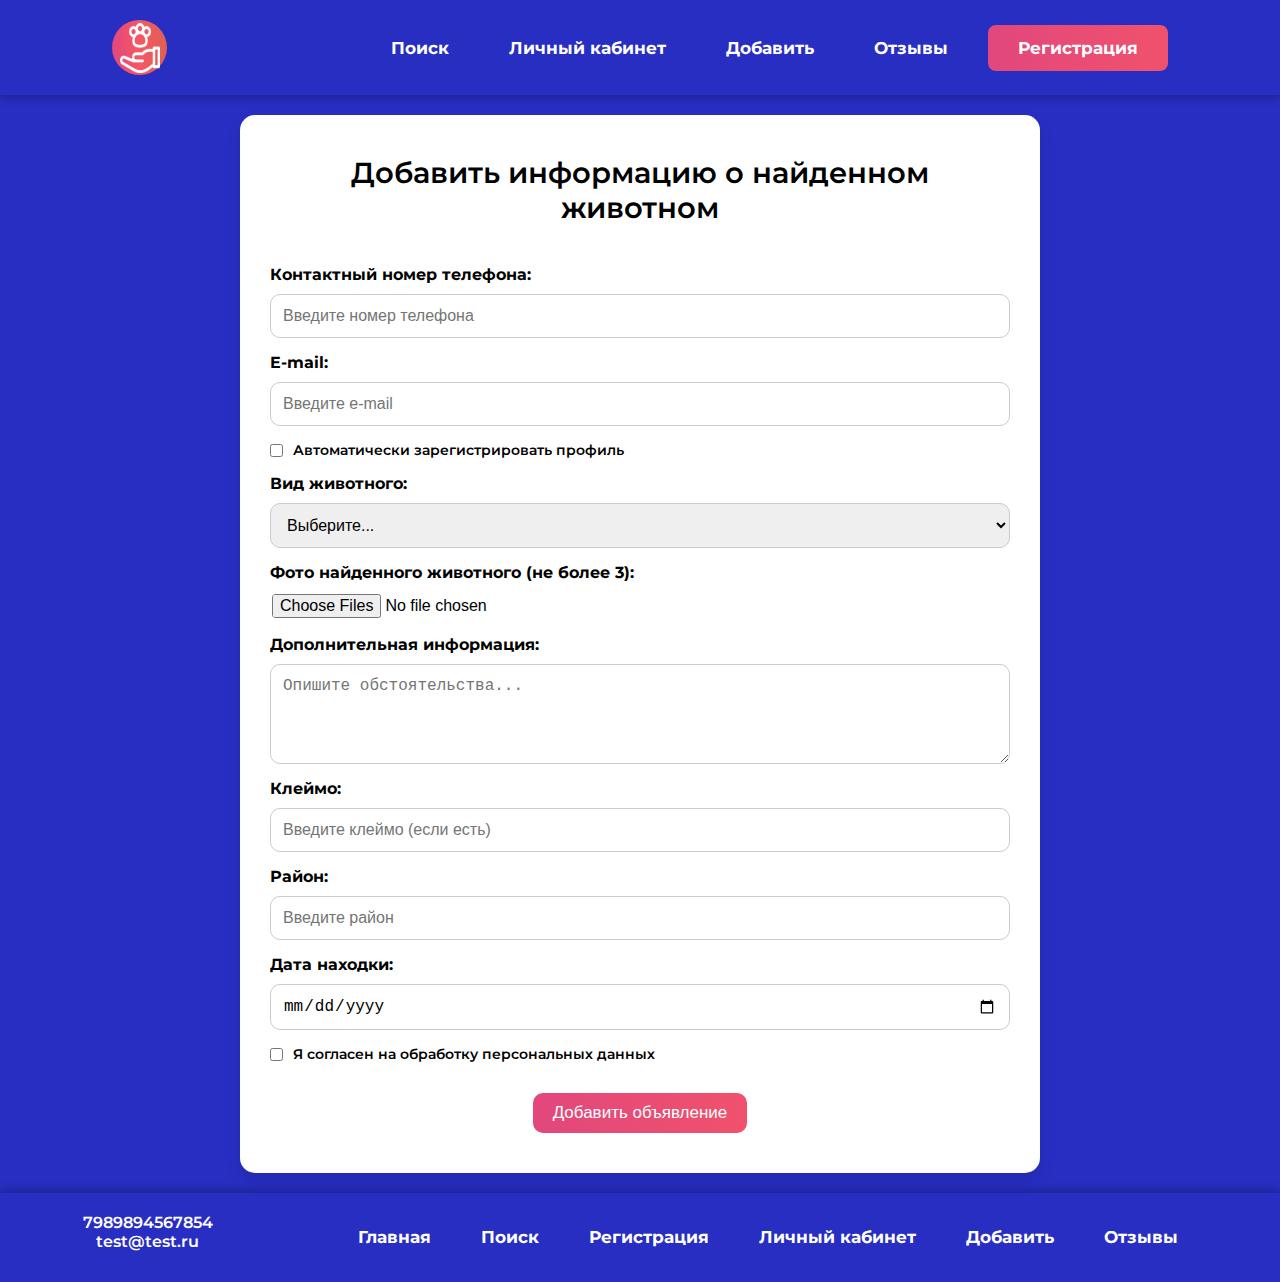
==== add.html @ 036d1b53 "add" ====
<!DOCTYPE html>
<html lang="ru">
	<head>
		<meta charset="UTF-8" />
		<meta name="viewport" content="width=device-width, initial-scale=1.0" />
		<title>Добавить информацию о найденном животном</title>
		<link rel="stylesheet" href="assets/css/root.css" />
		<link rel="stylesheet" href="assets/css/style.css" />
		<link rel="stylesheet" href="assets/css/add.css" />
		<link rel="preconnect" href="https://fonts.googleapis.com" />
		<link rel="preconnect" href="https://fonts.gstatic.com" crossorigin />
		<link
			href="https://fonts.googleapis.com/css2?family=Montserrat:ital,wght@0,100..900;1,100..900&display=swap"
			rel="stylesheet"
		/>
	</head>

	<body>
		<header>
			<a href="index.html" class="logo">
				<img src="assets/media/logo.png" class="logo" alt="Logo" />
			</a>
			<nav>
				<a href="search.html">Поиск</a>
				<a href="personal.html">Личный кабинет</a>
				<a href="add.html">Добавить</a>
				<a href="index.html#reviews__sec">Отзывы</a>
				<a class="log__button" href="register.html">Регистрация</a>
			</nav>
		</header>
		<main>
			<div class="container">
				<div class="form__container">
					<h1 class="form__title">Добавить информацию о найденном животном</h1>
					<form
						action="/add-animal"
						method="POST"
						class="form_add__animal"
					>
						<div class="form__group">
							<label for="phone">Контактный номер телефона:</label>
							<input
								type="tel"
								id="phone"
								name="phone"
								placeholder="Введите номер телефона"
								required
							/>
							<div class="error hidden">Укажите корректный номер телефона.</div>
						</div>

						<div class="form__group">
							<label for="email">E-mail:</label>
							<input
								type="email"
								id="email"
								name="email"
								placeholder="Введите e-mail"
								required
							/>
							<div class="error hidden">Введите корректный e-mail.</div>
						</div>

						<div class="form__checkbox-group">
							<input
								type="checkbox"
								id="register-option"
								name="register-option"
								required
							/>
							<label for="register-option"
								>Автоматически зарегистрировать профиль</label
							>
						</div>

						<div class="form__group register-block hidden">
							<label for="password">Пароль:</label>
							<input
								type="password"
								id="password"
								name="password"
								placeholder="Введите пароль"
								required
							/>

							<label for="confirm-password">Подтвердите пароль:</label>
							<input
								type="password"
								id="confirm-password"
								name="confirm-password"
								placeholder="Подтвердите пароль"
								required
							/>
						</div>

						<div class="form__group">
							<label for="animal-type">Вид животного:</label>
							<select id="animal-type" name="animal-type" required>
								<option value="">Выберите...</option>
								<option value="dog">Собака</option>
								<option value="cat">Кошка</option>
								<option value="bird">Птица</option>
								<option value="other">Другое</option>
							</select>
						</div>

						<div class="form__group">
							<label for="photos"
								>Фото найденного животного (не более 3):</label
							>
							<input
								type="file"
								id="photos"
								name="photos[]"
								accept="image/*"
								multiple
							/>
						</div>

						<div class="form__group">
							<label for="details">Дополнительная информация:</label>
							<textarea
								id="details"
								name="details"
								placeholder="Опишите обстоятельства..."
								required
							></textarea>
						</div>

						<div class="form__group">
							<label for="mark">Клеймо:</label>
							<input
								type="text"
								id="mark"
								name="mark"
								placeholder="Введите клеймо (если есть)"
							/>
						</div>

						<div class="form__group">
							<label for="district">Район:</label>
							<input
								type="text"
								id="district"
								name="district"
								placeholder="Введите район"
								required
							/>
						</div>

						<div class="form__group">
							<label for="found-date">Дата находки:</label>
							<input type="date" id="found-date" name="found-date" required />
						</div>

						<div class="form__checkbox-group">
							<input
								type="checkbox"
								id="data-consent"
								name="data-consent"
								required
							/>
							<label for="data-consent"
								>Я согласен на обработку персональных данных</label
							>
						</div>
						<div class="button__wrapper">
							<button type="submit" class="btn">Добавить объявление</button>
						</div>
					</form>
				</div>
			</div>
		</main>
		<footer>
			<div class="contact">
				<p class="phone">7989894567854</p>
				<p class="mail">test@test.ru</p>
			</div>
			<nav>
				<a href="search.html">Главная</a>
				<a href="search.html">Поиск</a>
				<a href="register.html">Регистрация</a>
				<a href="personal.html">Личный кабинет</a>
				<a href="add.html">Добавить</a>
				<a href="reviews.html">Отзывы</a>
			</nav>
		</footer>
	</body>
</html>
---- assets/css/root.css ----
:root {
    --primary-color: linear-gradient(
        90deg,
        rgba(226, 71, 125, 1) 0%,
        rgba(247, 87, 99, 1) 50%,
        rgba(221, 96, 85, 1) 100%
    );
    --bg-color: #282ec2;
    --secondary-color: #242482;
}

* {
    margin: 0;
    padding: 0;
    box-sizing: border-box;
}

html,
body {
    width: 100%;
    min-height: 100vh;
    background-color: var(--bg-color);
    color: #fff;
    font-size: 16px;
    font-style: normal;
    font-family: "Montserrat", sans-serif;
    font-optical-sizing: auto;
    font-weight: 600;
    font-style: normal;
    display: flex;
    flex-direction: column;
    justify-content: space-between;
    scroll-behavior: smooth;
}

a {
    text-decoration: none;
    color: black;
}

ul,
ol,
li {
    list-style: none;
}

h1,
h2,
h3,
h4 {
    font-size: 16px;
    font-weight: 600;
}

img {
    display: block;
    width: 100%;
    height: auto;
}

section {
    width: 100%;
    padding: 40px 10px;

    display: flex;
    justify-content: center;
}

.container {
    max-width: 1440px;
    width: 100%;
    display: flex;
    flex-direction: column;
}

.btn {
    outline: none;
    border: none;
    display: flex;
    width: fit-content;
    font-size: 17px;
    border-radius: 10px;
    background-image: var(--primary-color);
    color: #fff;
    cursor: pointer;
    padding: 10px 20px;
    transition: 0.4s;
    background-size: 300%;
    animation: button_Anim 3s ease-in-out infinite;

    &:hover {
        scale: 1.1;
    }

    &:active {
        background-color: black;
        color: #fff;
        border-color: transparent;
    }
}

.sec__title {
    width: 100%;
    font-size: 30px;
    color: #fff;
    font-weight: 700;
    margin-bottom: 30px;
    text-align: center;

    & .reverse {
        color: #fff;
    }
}

@media screen and (max-width: 992px) {
    h1,
    h2,
    h3,
    h4 {
        font-size: 24px !important;
        font-weight: 600;
    }
}
---- assets/css/style.css ----
@keyframes button_Anim {
    0% {
        background-position: 0% 50%;
    }
    50% {
        background-position: 100% 50%;
        background-size: 400%;
    }
    100% {
        background-position: 0% 50%;
    }
}

header {
    width: 100%;
    padding: 20px 10px;
    display: flex;
    align-items: center;
    justify-content: space-around;
    background-color: var(--bg-color);
    text-align: center;
    box-shadow: 0 4px 8px rgba(0, 0, 0, 0.2);

    & a.logo {
        display: flex;
        justify-content: center;
        align-items: center;
        background-image: var(--primary-color);
        border-radius: 50%;
        width: 55px;
        height: 55px;
    }
    & img {
        width: 40px;
        height: 40px;
        filter: invert(100%) sepia(0%) saturate(7488%) hue-rotate(252deg) brightness(99%) contrast(108%);
    }

    & nav {
        display: flex;
        justify-content: end;
        flex-wrap: wrap;
        gap: 15px;
        width: fit-content;

        & a {
            display: flex;
            width: fit-content;
            border-radius: 8px;
            padding: 10px 20px;
            transition: 0.4s;
            color: #fff;
            font-weight: 700;
            font-size: 17px;
            align-items: center;
            &:hover {
                background-color: #00000042;
                scale: 1.1;
            }
        }

        & .log__button {
            padding: 13px 30px;
            background: rgb(226, 71, 125);
            background: linear-gradient(
                90deg,
                rgba(226, 71, 125, 1) 0%,
                rgba(247, 87, 99, 1) 50%,
                rgba(221, 96, 85, 1) 100%
            );
            background-size: 300%;
            animation: button_Anim 3s ease-in-out infinite;
            &:hover {
                scale: 1.1;
            }
        }
    }
}

main {
    width: 100%;
    display: flex;
    align-items: center;
    flex-direction: column;

    & .slider__sec {
        & .slide__block {
            max-width: 90%;
            height: 570px;
            position: relative;
            background-color: #ffffff00;
            flex-direction: column;
            justify-content: center;
            padding: 30px 10px;
            gap: 15px;
            margin: 0 auto;
            display: flex;

            & img {
                top: 0;
                left: 50%;
                transform: translateX(-50%);
                position: absolute;
                width: 100%;
                z-index: 1;
                border-radius: 20px;
                height: auto;
                max-width: 100%;
                border-radius: 15px;
            }

            & p {
                position: relative;
                z-index: 2;
                padding: 10px;
                background-color: #000000b8;
                width: fit-content;
                color: #fff;
                border-radius: 10px;
            }
            & .top__text {
                margin-bottom: auto;
            }

            & .short__desc {
                font-size: 24px;
            }

            & .btn {
                position: relative;
                z-index: 2;
            }
        }

        & .slide__nav {
            width: fit-content;
            display: flex;
            gap: 10px;
            align-items: center;
            margin: 0 auto;
            padding: 10px;
            background-color: #fff;
            border-radius: 12px;
            margin-top: 20px;

            & a {
                border-radius: 50%;
                background-color: #5c5c5c;
                width: 10px;
                height: 10px;
                cursor: pointer;
                transition: 0.4s;

                &:hover {
                    transform: scale(1.1);
                }

                & active {
                    transform: scale(1.4);
                    background-color: var(--primary-color);
                }
            }

            & .active {
                width: 15px;
                height: 15px;
                background-image: var(--primary-color);
            }
        }
    }

    & .fast_search__sec {
        background-color: var(--secondary-color);

        & form {
            display: flex;
            flex-direction: column;
            gap: 20px;
            width: 100%;
            padding: 0 30px;
            align-items: center;

            & input {
                max-width: 400px;
                outline: none;
                border: none;
                width: 100%;
                text-align: center;
                padding: 15px;
                border-radius: 12px;
                background-color: #fff;
                color: #000;
                font-size: 18px;
            }
        }
    }

    & .facts_company__sec {
        & .facts__list {
            display: flex;
            flex-wrap: wrap;
            justify-content: center;
            gap: 30px;
            width: 100%;

            & .fact {
                display: flex;
                justify-content: center;
                align-items: center;
                flex-direction: column;
                width: 250px;
                height: 250px;
                background-image: var(--primary-color);
                border-radius: 50%;
                gap: 25px;
                color: white;
                animation: button_Anim 3s ease-in-out infinite;
            }

            & img {
                width: 60px;
                height: auto;
                filter: invert(100%) sepia(100%) saturate(0%) hue-rotate(317deg) brightness(105%) contrast(101%);
            }

            & p {
                min-width: 200px;
                text-align: center;
            }
        }
    }

    & .search_card_animal__sec {
        & .search_card_animal__list {
            display: flex;
            flex-wrap: wrap;
            width: 100%;
            gap: 30px;
            justify-content: center;

            & .card {
                display: flex;
                flex-direction: column;
                padding: 15px;
                background-color: #242482;
                max-width: 350px;
                width: 100%;
                gap: 6px;
                border-radius: 15px;

                & img {
                    border-radius: 10px;
                }
            }
        }
    }

    & .main_search__sec {
        background-color: var(--secondary-color);
        & form {
            display: flex;
            flex-direction: column;
            justify-content: center;
            align-items: center;
            gap: 20px;

            & input {
                max-width: 400px;
                outline: none;
                border: none;
                width: 100%;
                text-align: center;
                padding: 15px;
                border-radius: 12px;
                background-color: #fff;
                color: #000;
                font-size: 18px;
            }
        }
    }

    & .reviews__sec {
        & .slider__block {
            display: flex;
            justify-content: center;
            align-items: center;
            flex-wrap: wrap;
            gap: 30px;

            & .review__card {
                max-width: 400px;
                display: flex;
                flex-direction: column;
                padding: 15px;
                gap: 6px;
                border-radius: 15px;
                background-color: #242482;

                & img {
                    display: block;
                    width: 100%;
                    height: auto;
                    border-radius: 10px;
                }
            }
        }
    }

    & .sub__sec {
        background-color: var(--secondary-color);

        & form {
            display: flex;
            flex-direction: column;
            gap: 20px;
            width: 100%;
            padding: 0 30px;
            align-items: center;

            & label {
                display: flex;
            }

            & .checkbox__sub {
                width: 15px;
                height: 15px;
                &::after {
                    transition: 0.5s;
                }

                &:checked::after {
                    width: 300px;
                    height: 300px;
                    transition: 0.5s;
                }
            }

            & p {
                margin-left: 5px;
            }
        }

        & input {
            max-width: 400px;
            outline: none;
            border: none;
            width: 100%;
            text-align: center;
            padding: 15px;
            border-radius: 12px;
            background-color: #fff;
            color: #000;
            font-size: 18px;
        }
    }
}

footer {
    width: 100%;
    padding: 20px 10px;
    display: flex;
    align-items: center;
    justify-content: space-around;
    background-color: var(--bg-color);
    text-align: center;
    box-shadow: 0 -4px 8px rgba(0, 0, 0, 0.2);

    & a.logo {
        display: flex;
        justify-content: center;
        align-items: center;
        background-image: var(--primary-color);
        border-radius: 50%;
        width: 55px;
        height: 55px;
    }
    & img {
        width: 40px;
        height: 40px;
        filter: invert(100%) sepia(0%) saturate(7488%) hue-rotate(252deg) brightness(99%) contrast(108%);
    }

    & nav {
        display: flex;
        justify-content: end;
        flex-wrap: wrap;
        gap: 15px;
        width: fit-content;

        & a {
            display: flex;
            width: fit-content;
            border-radius: 8px;
            padding: 10px 20px;
            transition: 0.4s;
            color: #fff;
            font-weight: 700;
            font-size: 17px;
            align-items: center;
            &:hover {
                background-color: #00000042;
                scale: 1.1;
            }
        }
    }
}

@media screen and (max-width: 1200px) {
    header > nav,
    footer > nav {
        justify-content: center;
    }

    .facts_company__sec .facts__list .fact {
        width: 150px;
        height: 150px;
    }

    header nav a {
        font-size: 16px;
    }

    .slider__sec .slide__block {
        width: 730px !important;
        height: 430px !important;
    }
}

@media screen and (max-width: 992px) {
    .facts_company__sec .facts__list .fact {
        width: 130px;
        height: 130px;
    }

    .slider__sec .slide__block {
        width: 630px !important;
        height: 370px !important;
    }

    header nav a,
    footer nav a {
        font-size: 14px;
        padding: 5px;
    }
}

@media screen and (max-width: 768px) {
    .slider__sec .slide__block {
        width: 530px !important;
        height: 315px !important;
    }

    .slider__sec .slide__block p,
    .slider__sec .slide__block a {
        font-size: 16px !important;
    }

    .facts_company__sec .facts__list {
        gap: 15px;
    }
}

@media screen and (max-width: 576px) {
    header nav a,
    footer nav a {
        font-size: 12px;
        padding: 5px;
    }

    .facts_company__sec .facts__list .fact {
        width: 100px;
        height: 100px;
    }

    .slider__sec .slide__block {
        width: 440px !important;
        height: 255px !important;
    }

    .slider__sec .slide__block p,
    .slider__sec .slide__block a {
        font-size: 14px !important;
    }
}
---- assets/css/add.css ----
body {
    & header {
        & .logo img {
            height: 50px;
        }

        & nav {
            display: flex;
            gap: 20px;
        }
    }

    & main {
        flex: 1;
        display: flex;
        align-items: center;
        justify-content: center;
        padding: 20px;

        & .container {
            max-width: 800px;
            width: 100%;
            background-color: #fff;
            border-radius: 15px;
            padding: 40px 30px;
            box-shadow: 0 8px 16px rgba(0, 0, 0, 0.1);

            & .form__container {
                display: flex;
                flex-direction: column;
                gap: 20px;

                & .form__title {
                    text-align: center;
                    font-size: 1.8rem;
                    color: #000;
                    margin-bottom: 20px;
                }

                & .form__group {
                    display: flex;
                    flex-direction: column;
                    gap: 10px;

                    & label {
                        font-weight: bold;
                        color: #000;
                    }

                    & input,
                    & select,
                    & textarea {
                        padding: 12px;
                        border: 1px solid #ccc;
                        border-radius: 10px;
                        color: #000;
                        font-size: 1rem;

                        &:focus {
                            outline: none;
                            border-color: var(--secondary-color);
                        }
                    }

                    & textarea {
                        resize: vertical;
                        min-height: 100px;
                    }
                }

                & .form__checkbox-group {
                    display: flex;
                    align-items: center;
                    gap: 10px;

                    & input {
                        accent-color: var(--primary-color);
                    }

                    & label {
                        font-size: 0.9rem;
                        color: #000;
                    }
                }

                & .button__wrapper {
                    width: 100%;
                    display: flex;
                    justify-content: center;

                    & .btn {
                        margin-top: 15px;
                    }
                }

                & .form__group input[type="file"] {
                    background-color: transparent;
                    padding: 2px;
                    border: none;
                    color: #000;
                    cursor: pointer;
                }

                & .error {
                    font-size: 0.8rem;
                    color: #f00;
                }

                & .hidden {
                    display: none;
                }
            }

            & .form_add__animal{
                display: flex;
                flex-direction: column;
                gap: 15px;
            }
        }
    }

    & footer {
        background-color: var(--primary-color);
        color: #fff;
        padding: 20px;
        text-align: center;
        box-shadow: 0 -4px 8px rgba(0, 0, 0, 0.2);

        & nav {
            display: flex;
            justify-content: center;
            gap: 10px;

            & a {
                color: #fff;
                text-decoration: none;

                &:hover {
                    text-decoration: underline;
                }
            }
        }

        & .contact {
            margin-bottom: 10px;
        }
    }

    @media (max-width: 768px) {
        & header {
            flex-wrap: wrap;

            & nav {
                display: flex;
                flex-wrap: wrap;
                justify-content: center;
            }

            & nav a {
                margin: 5px;
            }
        }

        & main .container {
            padding: 20px;

            & .form__container .form__title {
                font-size: 1.5rem;
            }

            & .form__container .form__submit {
                font-size: 0.9rem;
                padding: 10px 20px;
            }
        }
    }
}
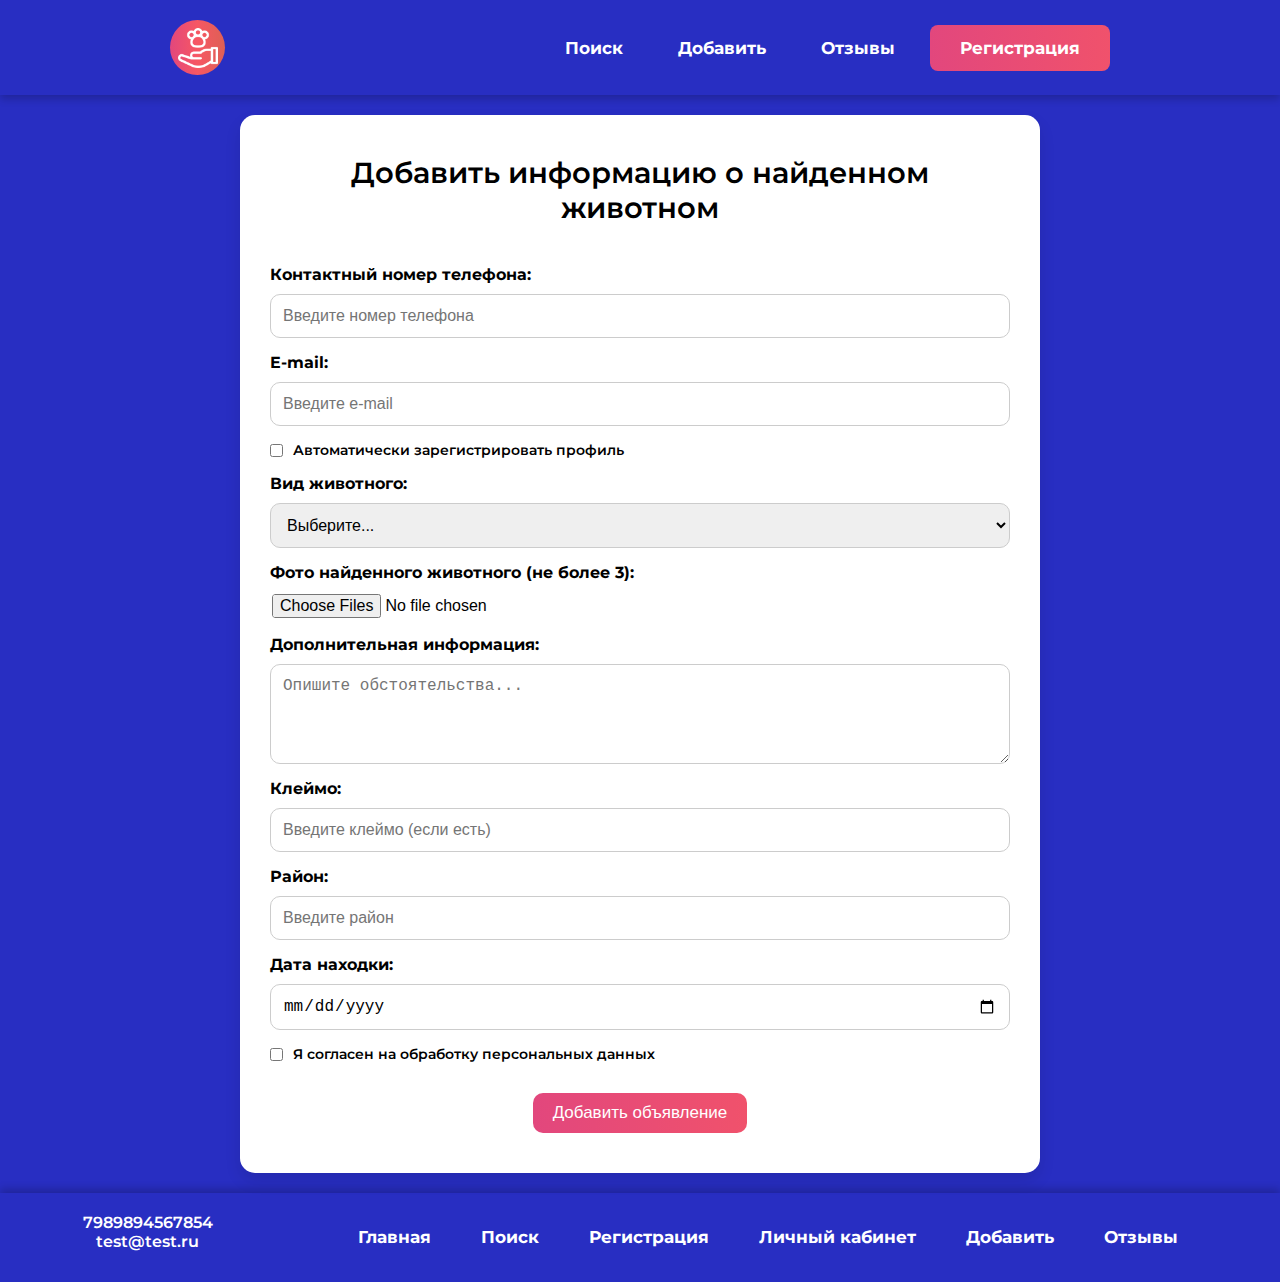
==== commit 8e73cc70: "up" ====
--- a/add.html
+++ b/add.html
@@ -22,7 +22,6 @@
 			</a>
 			<nav>
 				<a href="search.html">Поиск</a>
-				<a href="personal.html">Личный кабинет</a>
 				<a href="add.html">Добавить</a>
 				<a href="index.html#reviews__sec">Отзывы</a>
 				<a class="log__button" href="register.html">Регистрация</a>
--- a/assets/css/root.css
+++ b/assets/css/root.css
@@ -1,123 +1,135 @@
 :root {
-    --primary-color: linear-gradient(
-        90deg,
-        rgba(226, 71, 125, 1) 0%,
-        rgba(247, 87, 99, 1) 50%,
-        rgba(221, 96, 85, 1) 100%
-    );
-    --bg-color: #282ec2;
-    --secondary-color: #242482;
+  --primary-color: linear-gradient(
+    90deg,
+    rgba(226, 71, 125, 1) 0%,
+    rgba(247, 87, 99, 1) 50%,
+    rgba(221, 96, 85, 1) 100%
+  );
+  --bg-color: #282ec2;
+  --secondary-color: #242482;
 }
 
 * {
-    margin: 0;
-    padding: 0;
-    box-sizing: border-box;
+  margin: 0;
+  padding: 0;
+  box-sizing: border-box;
 }
 
 html,
 body {
-    width: 100%;
-    min-height: 100vh;
-    background-color: var(--bg-color);
-    color: #fff;
-    font-size: 16px;
-    font-style: normal;
-    font-family: "Montserrat", sans-serif;
-    font-optical-sizing: auto;
-    font-weight: 600;
-    font-style: normal;
-    display: flex;
-    flex-direction: column;
-    justify-content: space-between;
-    scroll-behavior: smooth;
+  width: 100%;
+  min-height: 100vh;
+  background-color: var(--bg-color);
+  color: #fff;
+  font-size: 16px;
+  font-style: normal;
+  font-family: "Montserrat", sans-serif;
+  font-optical-sizing: auto;
+  font-weight: 600;
+  font-style: normal;
+  display: flex;
+  flex-direction: column;
+  justify-content: space-between;
+  scroll-behavior: smooth;
 }
 
 a {
-    text-decoration: none;
-    color: black;
+  text-decoration: none;
+  color: black;
 }
 
 ul,
 ol,
 li {
-    list-style: none;
+  list-style: none;
 }
 
 h1,
 h2,
 h3,
 h4 {
-    font-size: 16px;
-    font-weight: 600;
+  font-size: 16px;
+  font-weight: 600;
 }
 
 img {
-    display: block;
-    width: 100%;
-    height: auto;
+  display: block;
+  width: 100%;
+  height: auto;
 }
 
 section {
-    width: 100%;
-    padding: 40px 10px;
+  width: 100%;
+  padding: 40px 10px;
 
-    display: flex;
-    justify-content: center;
+  display: flex;
+  justify-content: center;
 }
 
 .container {
-    max-width: 1440px;
-    width: 100%;
-    display: flex;
-    flex-direction: column;
+  max-width: 1440px;
+  width: 100%;
+  display: flex;
+  flex-direction: column;
 }
 
 .btn {
-    outline: none;
-    border: none;
-    display: flex;
-    width: fit-content;
-    font-size: 17px;
-    border-radius: 10px;
-    background-image: var(--primary-color);
+  outline: none;
+  border: none;
+  display: flex;
+  width: fit-content;
+  font-size: 17px;
+  border-radius: 10px;
+  background-image: var(--primary-color);
+  color: #fff;
+  cursor: pointer;
+  padding: 10px 20px;
+  transition: 0.4s;
+  background-size: 300%;
+  animation: button_Anim 3s ease-in-out infinite;
+
+  &:hover {
+    scale: 1.1;
+  }
+
+  &:active {
+    background-color: black;
     color: #fff;
-    cursor: pointer;
-    padding: 10px 20px;
-    transition: 0.4s;
-    background-size: 300%;
-    animation: button_Anim 3s ease-in-out infinite;
-
-    &:hover {
-        scale: 1.1;
-    }
-
-    &:active {
-        background-color: black;
-        color: #fff;
-        border-color: transparent;
-    }
+    border-color: transparent;
+  }
 }
 
 .sec__title {
-    width: 100%;
-    font-size: 30px;
+  width: 100%;
+  font-size: 30px;
+  color: #fff;
+  font-weight: 700;
+  margin-bottom: 30px;
+  text-align: center;
+
+  & .reverse {
     color: #fff;
-    font-weight: 700;
-    margin-bottom: 30px;
-    text-align: center;
-
-    & .reverse {
-        color: #fff;
-    }
+  }
 }
 
 @media screen and (max-width: 992px) {
-    h1,
-    h2,
-    h3,
-    h4 {
-        font-size: 24px !important;
-        font-weight: 600;
-    }
+  h1,
+  h2,
+  h3,
+  h4 {
+    font-size: 18px !important;
+    font-weight: 600;
+  }
 }
+
+@media screen and (max-width: 768px) {
+  h1,
+  h2,
+  h3,
+  h4 {
+    font-size: 20px !important;
+  }
+  body {
+    font-size: 14px !important;
+  }
+}
--- a/assets/css/style.css
+++ b/assets/css/style.css
@@ -29,6 +29,7 @@
         border-radius: 50%;
         width: 55px;
         height: 55px;
+        aspect-ratio: 1/1;
     }
     & img {
         width: 40px;
@@ -475,6 +476,13 @@
     .slider__sec .slide__block {
         width: 440px !important;
         height: 255px !important;
+
+        & p{
+            white-space: nowrap;
+            overflow: hidden;
+            text-overflow: ellipsis;
+            max-width: 280px;
+        }
     }
 
     .slider__sec .slide__block p,
@@ -482,3 +490,18 @@
         font-size: 14px !important;
     }
 }
+
+@media screen and (max-width: 450px) {
+    
+    .slider__sec .slide__block {
+        width: 380px !important;
+        height: 210px !important;
+
+        & p{
+            white-space: nowrap;
+            overflow: hidden;
+            text-overflow: ellipsis;
+            max-width: 280px;
+        }
+    }
+}
--- a/assets/css/add.css
+++ b/assets/css/add.css
@@ -1,13 +1,4 @@
 body {
-    & header {
-        & .logo img {
-            height: 50px;
-        }
-
-        & nav {
-            display: flex;
-            gap: 20px;
-        }
     }
 
     & main {
@@ -148,7 +139,6 @@
 
     @media (max-width: 768px) {
         & header {
-            flex-wrap: wrap;
 
             & nav {
                 display: flex;
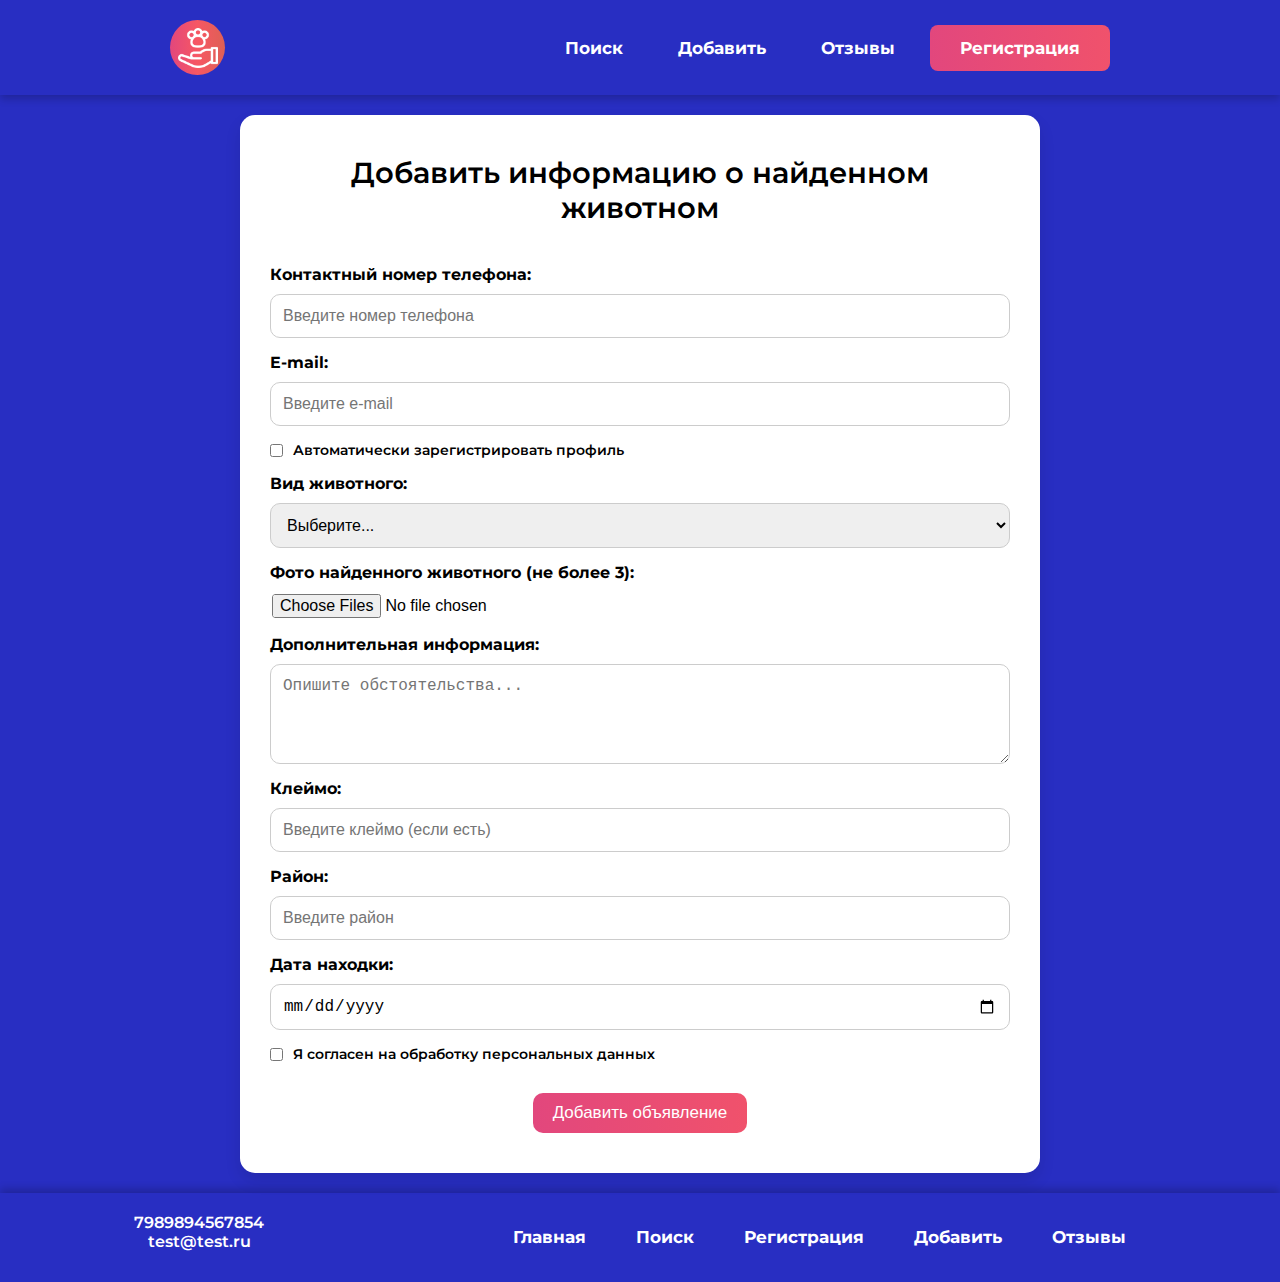
==== commit e57b1928: "up" ====
--- a/add.html
+++ b/add.html
@@ -179,7 +179,6 @@
 				<a href="search.html">Главная</a>
 				<a href="search.html">Поиск</a>
 				<a href="register.html">Регистрация</a>
-				<a href="personal.html">Личный кабинет</a>
 				<a href="add.html">Добавить</a>
 				<a href="reviews.html">Отзывы</a>
 			</nav>
--- a/assets/css/style.css
+++ b/assets/css/style.css
@@ -35,6 +35,10 @@
         width: 40px;
         height: 40px;
         filter: invert(100%) sepia(0%) saturate(7488%) hue-rotate(252deg) brightness(99%) contrast(108%);
+    }
+
+    & .profile__img{
+        filter:inherit;
     }
 
     & nav {
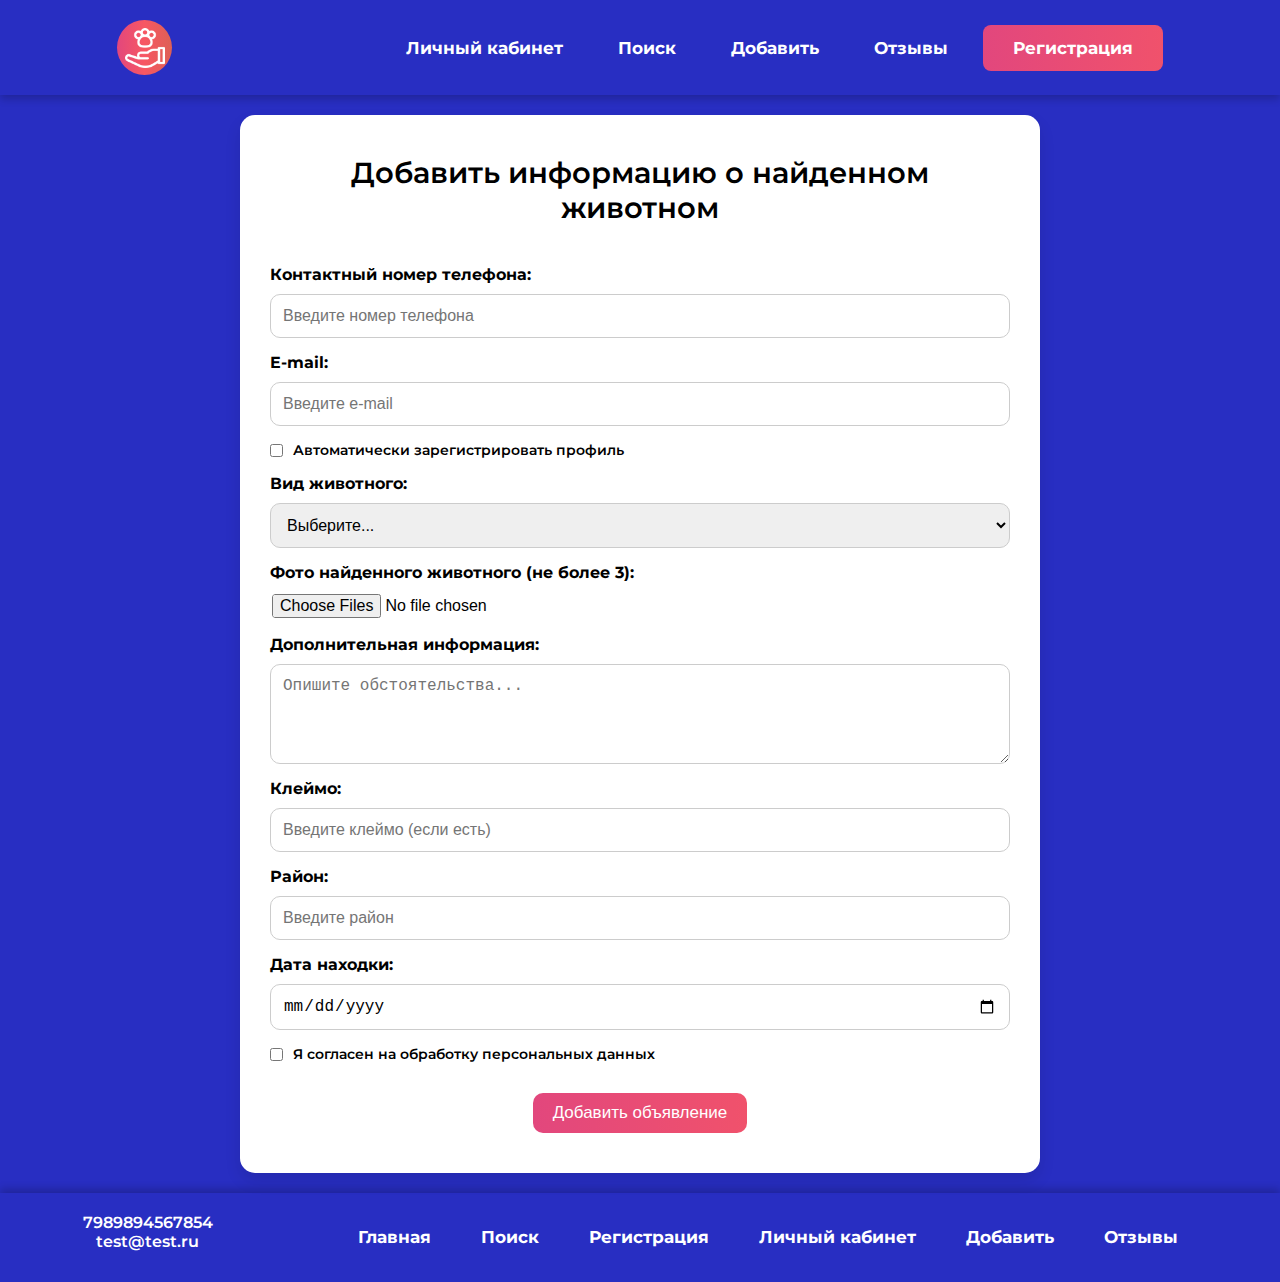
==== commit 173e0f0f: "up" ====
--- a/add.html
+++ b/add.html
@@ -1,187 +1,186 @@
 <!DOCTYPE html>
 <html lang="ru">
-	<head>
-		<meta charset="UTF-8" />
-		<meta name="viewport" content="width=device-width, initial-scale=1.0" />
-		<title>Добавить информацию о найденном животном</title>
-		<link rel="stylesheet" href="assets/css/root.css" />
-		<link rel="stylesheet" href="assets/css/style.css" />
-		<link rel="stylesheet" href="assets/css/add.css" />
-		<link rel="preconnect" href="https://fonts.googleapis.com" />
-		<link rel="preconnect" href="https://fonts.gstatic.com" crossorigin />
-		<link
-			href="https://fonts.googleapis.com/css2?family=Montserrat:ital,wght@0,100..900;1,100..900&display=swap"
-			rel="stylesheet"
-		/>
-	</head>
+  <head>
+    <meta charset="UTF-8" />
+    <meta name="viewport" content="width=device-width, initial-scale=1.0" />
+    <title>Добавить информацию о найденном животном</title>
+    <link rel="stylesheet" href="assets/css/root.css" />
+    <link rel="stylesheet" href="assets/css/style.css" />
+    <link rel="stylesheet" href="assets/css/add.css" />
+    <link rel="preconnect" href="https://fonts.googleapis.com" />
+    <link rel="preconnect" href="https://fonts.gstatic.com" crossorigin />
+    <link
+      href="https://fonts.googleapis.com/css2?family=Montserrat:ital,wght@0,100..900;1,100..900&display=swap"
+      rel="stylesheet"
+    />
+  </head>
 
-	<body>
-		<header>
-			<a href="index.html" class="logo">
-				<img src="assets/media/logo.png" class="logo" alt="Logo" />
-			</a>
-			<nav>
-				<a href="search.html">Поиск</a>
-				<a href="add.html">Добавить</a>
-				<a href="index.html#reviews__sec">Отзывы</a>
-				<a class="log__button" href="register.html">Регистрация</a>
-			</nav>
-		</header>
-		<main>
-			<div class="container">
-				<div class="form__container">
-					<h1 class="form__title">Добавить информацию о найденном животном</h1>
-					<form
-						action="/add-animal"
-						method="POST"
-						class="form_add__animal"
-					>
-						<div class="form__group">
-							<label for="phone">Контактный номер телефона:</label>
-							<input
-								type="tel"
-								id="phone"
-								name="phone"
-								placeholder="Введите номер телефона"
-								required
-							/>
-							<div class="error hidden">Укажите корректный номер телефона.</div>
-						</div>
+  <body>
+    <header>
+      <a href="index.html" class="logo">
+        <img src="assets/media/logo.png" class="logo" alt="Logo" />
+      </a>
+      <nav>
+		<a href="personal.html">Личный кабинет</a>
+        <a href="search.html">Поиск</a>
+        <a href="add.html">Добавить</a>
+        <a href="index.html#reviews__sec">Отзывы</a>
+        <a class="log__button" href="register.html">Регистрация</a>
+      </nav>
+    </header>
+    <main>
+      <div class="container">
+        <div class="form__container">
+          <h1 class="form__title">Добавить информацию о найденном животном</h1>
+          <form action="/add-animal" method="POST" class="form_add__animal">
+            <div class="form__group">
+              <label for="phone">Контактный номер телефона:</label>
+              <input
+                type="tel"
+                id="phone"
+                name="phone"
+                placeholder="Введите номер телефона"
+                required
+              />
+              <div class="error hidden">Укажите корректный номер телефона.</div>
+            </div>
 
-						<div class="form__group">
-							<label for="email">E-mail:</label>
-							<input
-								type="email"
-								id="email"
-								name="email"
-								placeholder="Введите e-mail"
-								required
-							/>
-							<div class="error hidden">Введите корректный e-mail.</div>
-						</div>
+            <div class="form__group">
+              <label for="email">E-mail:</label>
+              <input
+                type="email"
+                id="email"
+                name="email"
+                placeholder="Введите e-mail"
+                required
+              />
+              <div class="error hidden">Введите корректный e-mail.</div>
+            </div>
 
-						<div class="form__checkbox-group">
-							<input
-								type="checkbox"
-								id="register-option"
-								name="register-option"
-								required
-							/>
-							<label for="register-option"
-								>Автоматически зарегистрировать профиль</label
-							>
-						</div>
+            <div class="form__checkbox-group">
+              <input
+                type="checkbox"
+                id="register-option"
+                name="register-option"
+                required
+              />
+              <label for="register-option"
+                >Автоматически зарегистрировать профиль</label
+              >
+            </div>
 
-						<div class="form__group register-block hidden">
-							<label for="password">Пароль:</label>
-							<input
-								type="password"
-								id="password"
-								name="password"
-								placeholder="Введите пароль"
-								required
-							/>
+            <div class="form__group register-block hidden">
+              <label for="password">Пароль:</label>
+              <input
+                type="password"
+                id="password"
+                name="password"
+                placeholder="Введите пароль"
+                required
+              />
 
-							<label for="confirm-password">Подтвердите пароль:</label>
-							<input
-								type="password"
-								id="confirm-password"
-								name="confirm-password"
-								placeholder="Подтвердите пароль"
-								required
-							/>
-						</div>
+              <label for="confirm-password">Подтвердите пароль:</label>
+              <input
+                type="password"
+                id="confirm-password"
+                name="confirm-password"
+                placeholder="Подтвердите пароль"
+                required
+              />
+            </div>
 
-						<div class="form__group">
-							<label for="animal-type">Вид животного:</label>
-							<select id="animal-type" name="animal-type" required>
-								<option value="">Выберите...</option>
-								<option value="dog">Собака</option>
-								<option value="cat">Кошка</option>
-								<option value="bird">Птица</option>
-								<option value="other">Другое</option>
-							</select>
-						</div>
+            <div class="form__group">
+              <label for="animal-type">Вид животного:</label>
+              <select id="animal-type" name="animal-type" required>
+                <option value="">Выберите...</option>
+                <option value="dog">Собака</option>
+                <option value="cat">Кошка</option>
+                <option value="bird">Птица</option>
+                <option value="other">Другое</option>
+              </select>
+            </div>
 
-						<div class="form__group">
-							<label for="photos"
-								>Фото найденного животного (не более 3):</label
-							>
-							<input
-								type="file"
-								id="photos"
-								name="photos[]"
-								accept="image/*"
-								multiple
-							/>
-						</div>
+            <div class="form__group">
+              <label for="photos"
+                >Фото найденного животного (не более 3):</label
+              >
+              <input
+                type="file"
+                id="photos"
+                name="photos[]"
+                accept="image/*"
+                multiple
+              />
+            </div>
 
-						<div class="form__group">
-							<label for="details">Дополнительная информация:</label>
-							<textarea
-								id="details"
-								name="details"
-								placeholder="Опишите обстоятельства..."
-								required
-							></textarea>
-						</div>
+            <div class="form__group">
+              <label for="details">Дополнительная информация:</label>
+              <textarea
+                id="details"
+                name="details"
+                placeholder="Опишите обстоятельства..."
+                required
+              ></textarea>
+            </div>
 
-						<div class="form__group">
-							<label for="mark">Клеймо:</label>
-							<input
-								type="text"
-								id="mark"
-								name="mark"
-								placeholder="Введите клеймо (если есть)"
-							/>
-						</div>
+            <div class="form__group">
+              <label for="mark">Клеймо:</label>
+              <input
+                type="text"
+                id="mark"
+                name="mark"
+                placeholder="Введите клеймо (если есть)"
+              />
+            </div>
 
-						<div class="form__group">
-							<label for="district">Район:</label>
-							<input
-								type="text"
-								id="district"
-								name="district"
-								placeholder="Введите район"
-								required
-							/>
-						</div>
+            <div class="form__group">
+              <label for="district">Район:</label>
+              <input
+                type="text"
+                id="district"
+                name="district"
+                placeholder="Введите район"
+                required
+              />
+            </div>
 
-						<div class="form__group">
-							<label for="found-date">Дата находки:</label>
-							<input type="date" id="found-date" name="found-date" required />
-						</div>
+            <div class="form__group">
+              <label for="found-date">Дата находки:</label>
+              <input type="date" id="found-date" name="found-date" required />
+            </div>
 
-						<div class="form__checkbox-group">
-							<input
-								type="checkbox"
-								id="data-consent"
-								name="data-consent"
-								required
-							/>
-							<label for="data-consent"
-								>Я согласен на обработку персональных данных</label
-							>
-						</div>
-						<div class="button__wrapper">
-							<button type="submit" class="btn">Добавить объявление</button>
-						</div>
-					</form>
-				</div>
-			</div>
-		</main>
-		<footer>
-			<div class="contact">
-				<p class="phone">7989894567854</p>
-				<p class="mail">test@test.ru</p>
-			</div>
-			<nav>
-				<a href="search.html">Главная</a>
-				<a href="search.html">Поиск</a>
-				<a href="register.html">Регистрация</a>
-				<a href="add.html">Добавить</a>
-				<a href="reviews.html">Отзывы</a>
-			</nav>
-		</footer>
-	</body>
+            <div class="form__checkbox-group">
+              <input
+                type="checkbox"
+                id="data-consent"
+                name="data-consent"
+                required
+              />
+              <label for="data-consent"
+                >Я согласен на обработку персональных данных</label
+              >
+            </div>
+            <div class="button__wrapper">
+              <button type="submit" class="btn">Добавить объявление</button>
+            </div>
+          </form>
+        </div>
+      </div>
+    </main>
+    <footer>
+      <div class="contact">
+        <p class="phone">7989894567854</p>
+        <p class="mail">test@test.ru</p>
+      </div>
+      <nav>
+        <a href="search.html">Главная</a>
+        <a href="search.html">Поиск</a>
+        <a href="register.html">Регистрация</a>
+        <a href="personal.html">Личный кабинет</a>
+
+        <a href="add.html">Добавить</a>
+        <a href="index.html#reviews__sec">Отзывы</a>
+      </nav>
+    </footer>
+  </body>
 </html>
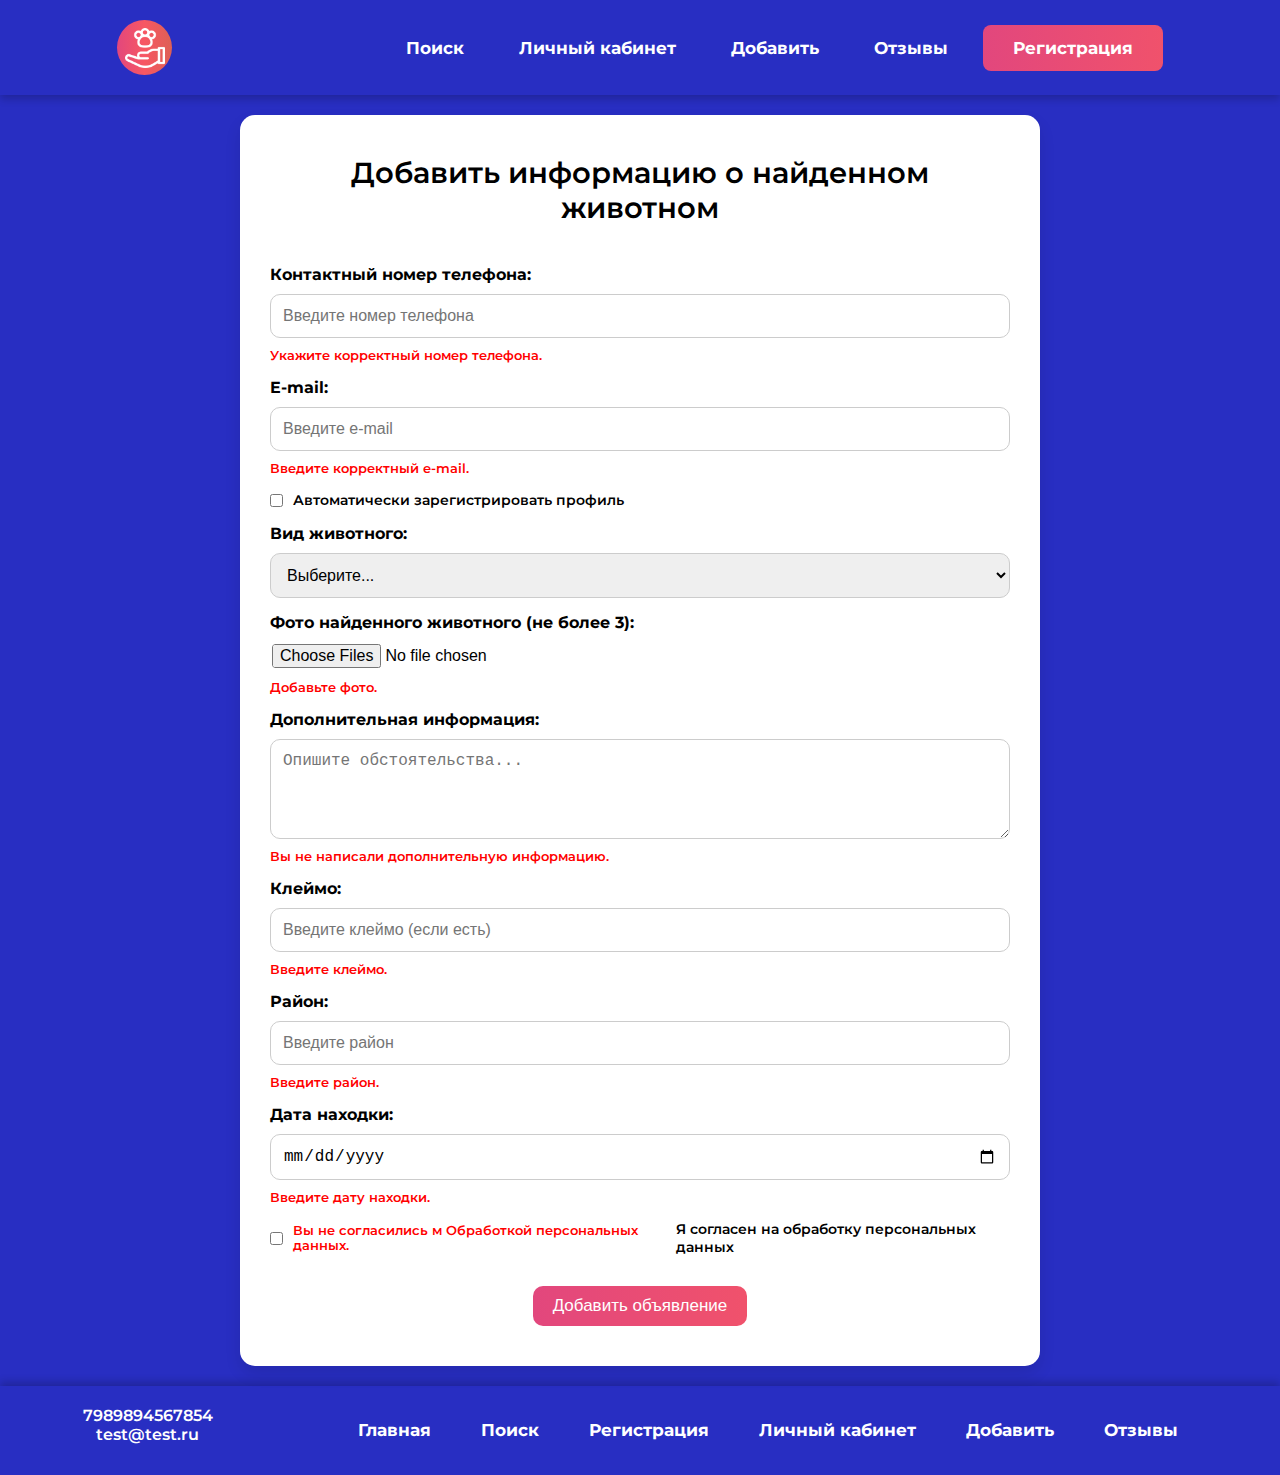
==== commit 3a0d485b: "up" ====
--- a/add.html
+++ b/add.html
@@ -1,186 +1,197 @@
 <!DOCTYPE html>
 <html lang="ru">
-  <head>
-    <meta charset="UTF-8" />
-    <meta name="viewport" content="width=device-width, initial-scale=1.0" />
-    <title>Добавить информацию о найденном животном</title>
-    <link rel="stylesheet" href="assets/css/root.css" />
-    <link rel="stylesheet" href="assets/css/style.css" />
-    <link rel="stylesheet" href="assets/css/add.css" />
-    <link rel="preconnect" href="https://fonts.googleapis.com" />
-    <link rel="preconnect" href="https://fonts.gstatic.com" crossorigin />
-    <link
-      href="https://fonts.googleapis.com/css2?family=Montserrat:ital,wght@0,100..900;1,100..900&display=swap"
-      rel="stylesheet"
-    />
-  </head>
+	<head>
+		<meta charset="UTF-8" />
+		<meta name="viewport" content="width=device-width, initial-scale=1.0" />
+		<title>Добавить информацию о найденном животном</title>
+		<link rel="stylesheet" href="assets/css/root.css" />
+		<link rel="stylesheet" href="assets/css/style.css" />
+		<link rel="stylesheet" href="assets/css/add.css" />
+		<link rel="preconnect" href="https://fonts.googleapis.com" />
+		<link rel="preconnect" href="https://fonts.gstatic.com" crossorigin />
+		<link
+			href="https://fonts.googleapis.com/css2?family=Montserrat:ital,wght@0,100..900;1,100..900&display=swap"
+			rel="stylesheet"
+		/>
+	</head>
 
-  <body>
-    <header>
-      <a href="index.html" class="logo">
-        <img src="assets/media/logo.png" class="logo" alt="Logo" />
-      </a>
-      <nav>
-		<a href="personal.html">Личный кабинет</a>
-        <a href="search.html">Поиск</a>
-        <a href="add.html">Добавить</a>
-        <a href="index.html#reviews__sec">Отзывы</a>
-        <a class="log__button" href="register.html">Регистрация</a>
-      </nav>
-    </header>
-    <main>
-      <div class="container">
-        <div class="form__container">
-          <h1 class="form__title">Добавить информацию о найденном животном</h1>
-          <form action="/add-animal" method="POST" class="form_add__animal">
-            <div class="form__group">
-              <label for="phone">Контактный номер телефона:</label>
-              <input
-                type="tel"
-                id="phone"
-                name="phone"
-                placeholder="Введите номер телефона"
-                required
-              />
-              <div class="error hidden">Укажите корректный номер телефона.</div>
-            </div>
+	<body>
+		<header>
+			<a href="index.html" class="logo">
+				<img src="assets/media/logo.png" class="logo" alt="Logo" />
+			</a>
+			<nav>
+				<a href="search.html">Поиск</a>
+				<a href="personal.html">Личный кабинет</a>
+				<a href="add.html">Добавить</a>
+				<a href="index.html#reviews__sec">Отзывы</a>
+				<a class="log__button" href="register.html">Регистрация</a>
+			</nav>
+		</header>
+		<main>
+			<div class="container">
+				<div class="form__container">
+					<h1 class="form__title">Добавить информацию о найденном животном</h1>
+					<form
+						action="/add-animal"
+						method="POST"
+						class="form_add__animal"
+					>
+						<div class="form__group">
+							<label for="phone">Контактный номер телефона:</label>
+							<input
+								type="tel"
+								id="phone"
+								name="phone"
+								placeholder="Введите номер телефона"
+								required
+							/>
+							<div class="error">Укажите корректный номер телефона.</div>
+						</div>
 
-            <div class="form__group">
-              <label for="email">E-mail:</label>
-              <input
-                type="email"
-                id="email"
-                name="email"
-                placeholder="Введите e-mail"
-                required
-              />
-              <div class="error hidden">Введите корректный e-mail.</div>
-            </div>
+						<div class="form__group">
+							<label for="email">E-mail:</label>
+							<input
+								type="email"
+								id="email"
+								name="email"
+								placeholder="Введите e-mail"
+								required
+							/>
+							<div class="error">Введите корректный e-mail.</div>
+						</div>
 
-            <div class="form__checkbox-group">
-              <input
-                type="checkbox"
-                id="register-option"
-                name="register-option"
-                required
-              />
-              <label for="register-option"
-                >Автоматически зарегистрировать профиль</label
-              >
-            </div>
+						<div class="form__checkbox-group">
+							<input
+								type="checkbox"
+								id="register-option"
+								name="register-option"
+								required
+							/>
+							<label for="register-option"
+								>Автоматически зарегистрировать профиль</label
+							>
+						</div>
 
-            <div class="form__group register-block hidden">
-              <label for="password">Пароль:</label>
-              <input
-                type="password"
-                id="password"
-                name="password"
-                placeholder="Введите пароль"
-                required
-              />
+						<div class="form__group register-block hidden">
+							<label for="password">Пароль:</label>
+							<input
+								type="password"
+								id="password"
+								name="password"
+								placeholder="Введите пароль"
+								required
+							/>
+							<div class="error">Введите корректный пароль.</div>
 
-              <label for="confirm-password">Подтвердите пароль:</label>
-              <input
-                type="password"
-                id="confirm-password"
-                name="confirm-password"
-                placeholder="Подтвердите пароль"
-                required
-              />
-            </div>
+							<label for="confirm-password">Подтвердите пароль:</label>
+							<input
+								type="password"
+								id="confirm-password"
+								name="confirm-password"
+								placeholder="Подтвердите пароль"
+								required
+							/>
+							<div class="error">Пароли не совпадают.</div>
+						</div>
 
-            <div class="form__group">
-              <label for="animal-type">Вид животного:</label>
-              <select id="animal-type" name="animal-type" required>
-                <option value="">Выберите...</option>
-                <option value="dog">Собака</option>
-                <option value="cat">Кошка</option>
-                <option value="bird">Птица</option>
-                <option value="other">Другое</option>
-              </select>
-            </div>
+						<div class="form__group">
+							<label for="animal-type">Вид животного:</label>
+							<select id="animal-type" name="animal-type" required>
+								<option value="">Выберите...</option>
+								<option value="dog">Собака</option>
+								<option value="cat">Кошка</option>
+								<option value="bird">Птица</option>
+								<option value="other">Другое</option>
+							</select>
+						</div>
 
-            <div class="form__group">
-              <label for="photos"
-                >Фото найденного животного (не более 3):</label
-              >
-              <input
-                type="file"
-                id="photos"
-                name="photos[]"
-                accept="image/*"
-                multiple
-              />
-            </div>
+						<div class="form__group">
+							<label for="photos"
+								>Фото найденного животного (не более 3):</label
+							>
+							<input
+								type="file"
+								id="photos"
+								name="photos[]"
+								accept="image/*"
+								multiple
+							/>
+							<div class="error">Добавьте фото.</div>
+						</div>
 
-            <div class="form__group">
-              <label for="details">Дополнительная информация:</label>
-              <textarea
-                id="details"
-                name="details"
-                placeholder="Опишите обстоятельства..."
-                required
-              ></textarea>
-            </div>
+						<div class="form__group">
+							<label for="details">Дополнительная информация:</label>
+							<textarea
+								id="details"
+								name="details"
+								placeholder="Опишите обстоятельства..."
+								required
+							></textarea>
+							<div class="error">Вы не написали дополнительную информацию.</div>
+						</div>
 
-            <div class="form__group">
-              <label for="mark">Клеймо:</label>
-              <input
-                type="text"
-                id="mark"
-                name="mark"
-                placeholder="Введите клеймо (если есть)"
-              />
-            </div>
+						<div class="form__group">
+							<label for="mark">Клеймо:</label>
+							<input
+								type="text"
+								id="mark"
+								name="mark"
+								placeholder="Введите клеймо (если есть)"
+							/>
+							<div class="error">Введите клеймо.</div>
+						</div>
 
-            <div class="form__group">
-              <label for="district">Район:</label>
-              <input
-                type="text"
-                id="district"
-                name="district"
-                placeholder="Введите район"
-                required
-              />
-            </div>
+						<div class="form__group">
+							<label for="district">Район:</label>
+							<input
+								type="text"
+								id="district"
+								name="district"
+								placeholder="Введите район"
+								required
+							/>
+							<div class="error">Введите район.</div>
+						</div>
 
-            <div class="form__group">
-              <label for="found-date">Дата находки:</label>
-              <input type="date" id="found-date" name="found-date" required />
-            </div>
+						<div class="form__group">
+							<label for="found-date">Дата находки:</label>
+							<input type="date" id="found-date" name="found-date" required />
+							<div class="error">Введите дату находки.</div>
+						</div>
 
-            <div class="form__checkbox-group">
-              <input
-                type="checkbox"
-                id="data-consent"
-                name="data-consent"
-                required
-              />
-              <label for="data-consent"
-                >Я согласен на обработку персональных данных</label
-              >
-            </div>
-            <div class="button__wrapper">
-              <button type="submit" class="btn">Добавить объявление</button>
-            </div>
-          </form>
-        </div>
-      </div>
-    </main>
-    <footer>
-      <div class="contact">
-        <p class="phone">7989894567854</p>
-        <p class="mail">test@test.ru</p>
-      </div>
-      <nav>
-        <a href="search.html">Главная</a>
-        <a href="search.html">Поиск</a>
-        <a href="register.html">Регистрация</a>
-        <a href="personal.html">Личный кабинет</a>
-
-        <a href="add.html">Добавить</a>
-        <a href="index.html#reviews__sec">Отзывы</a>
-      </nav>
-    </footer>
-  </body>
+						<div class="form__checkbox-group">
+							<input
+								type="checkbox"
+								id="data-consent"
+								name="data-consent"
+								required
+							/>
+							<div class="error">Вы не согласились м Обработкой персональных данных.</div>
+							<label for="data-consent"
+								>Я согласен на обработку персональных данных</label
+							>
+						</div>
+						<div class="button__wrapper">
+							<button type="submit" class="btn">Добавить объявление</button>
+						</div>
+					</form>
+				</div>
+			</div>
+		</main>
+		<footer>
+			<div class="contact">
+				<p class="phone">7989894567854</p>
+				<p class="mail">test@test.ru</p>
+			</div>
+			<nav>
+				<a href="search.html">Главная</a>
+				<a href="search.html">Поиск</a>
+				<a href="register.html">Регистрация</a>
+				<a href="personal.html">Личный кабинет</a>
+				<a href="add.html">Добавить</a>
+				<a href="reviews.html">Отзывы</a>
+			</nav>
+		</footer>
+	</body>
 </html>
--- a/assets/css/root.css
+++ b/assets/css/root.css
@@ -127,7 +127,7 @@
   h2,
   h3,
   h4 {
-    font-size: 20px !important;
+    font-size: 18px !important;
   }
   body {
     font-size: 14px !important;
--- a/assets/css/style.css
+++ b/assets/css/style.css
@@ -35,10 +35,6 @@
         width: 40px;
         height: 40px;
         filter: invert(100%) sepia(0%) saturate(7488%) hue-rotate(252deg) brightness(99%) contrast(108%);
-    }
-
-    & .profile__img{
-        filter:inherit;
     }
 
     & nav {
--- a/assets/css/add.css
+++ b/assets/css/add.css
@@ -1,5 +1,4 @@
 body {
-    }
 
     & main {
         flex: 1;
